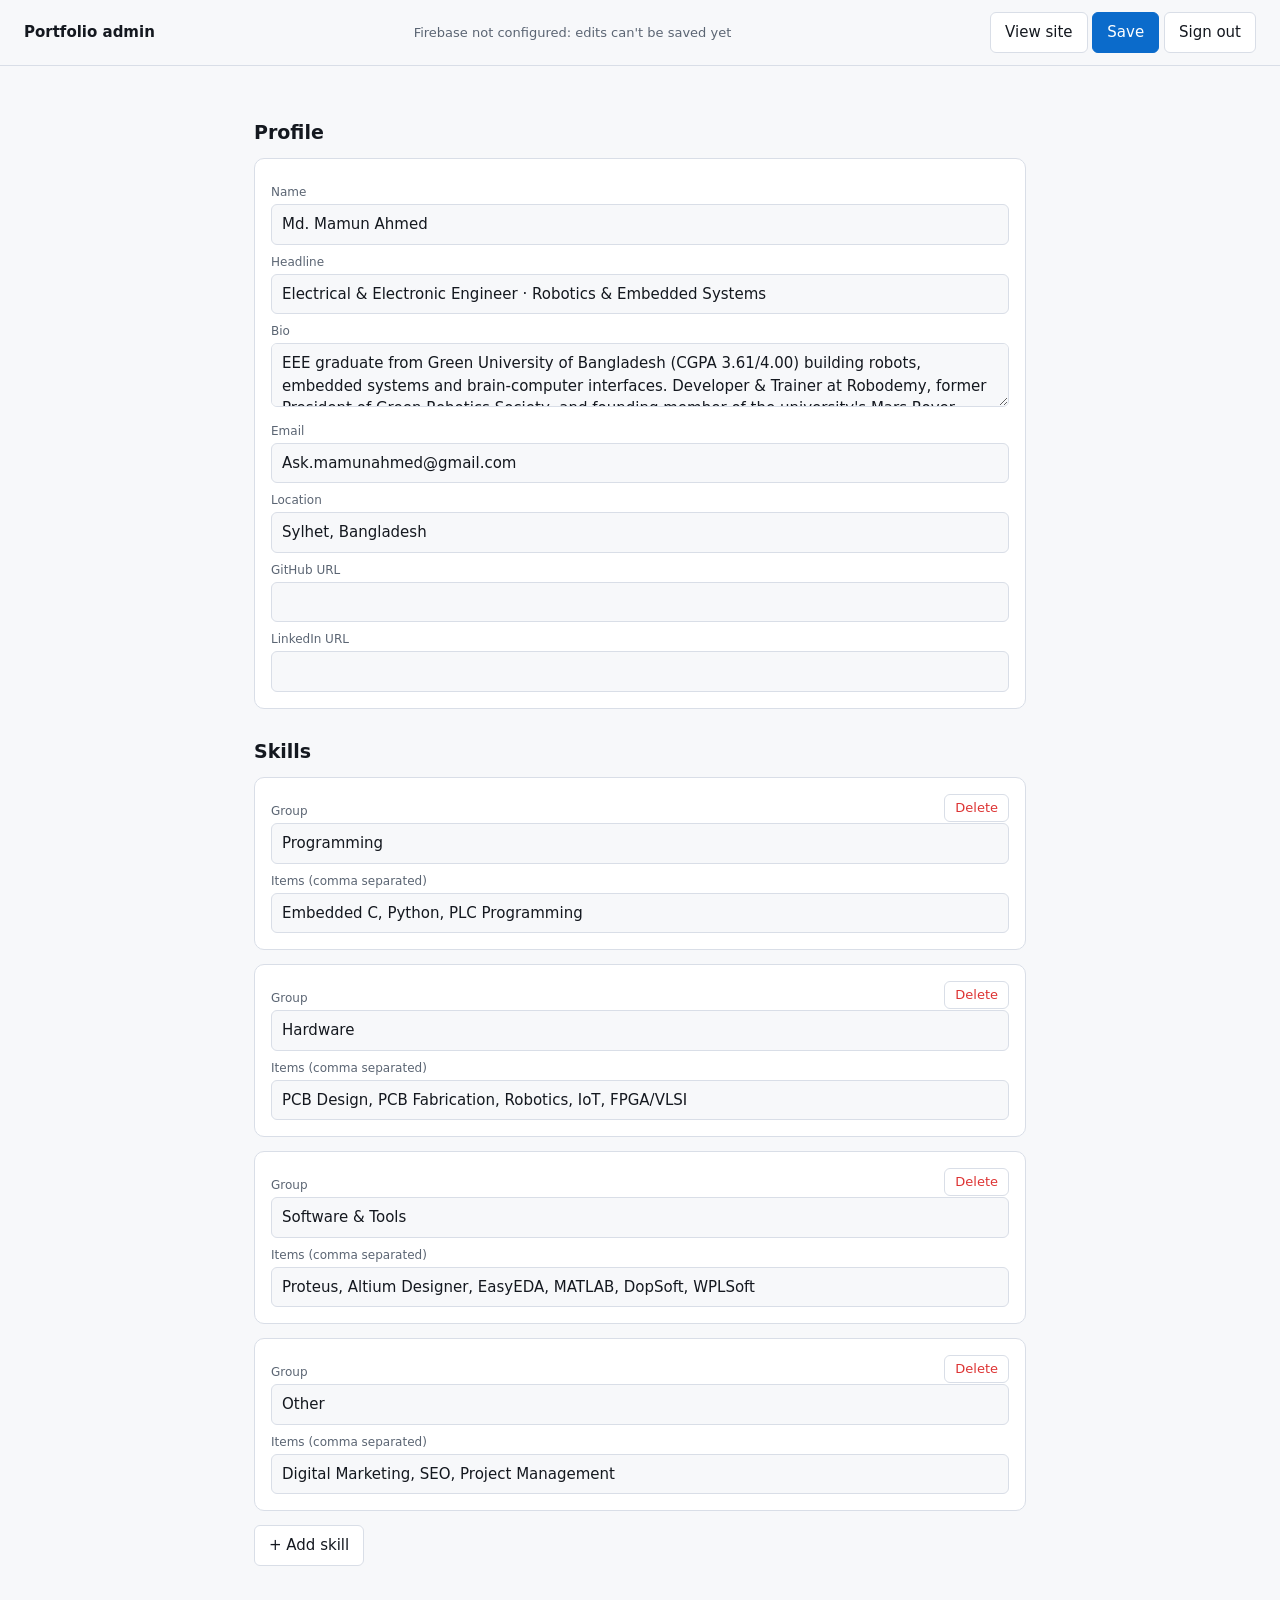
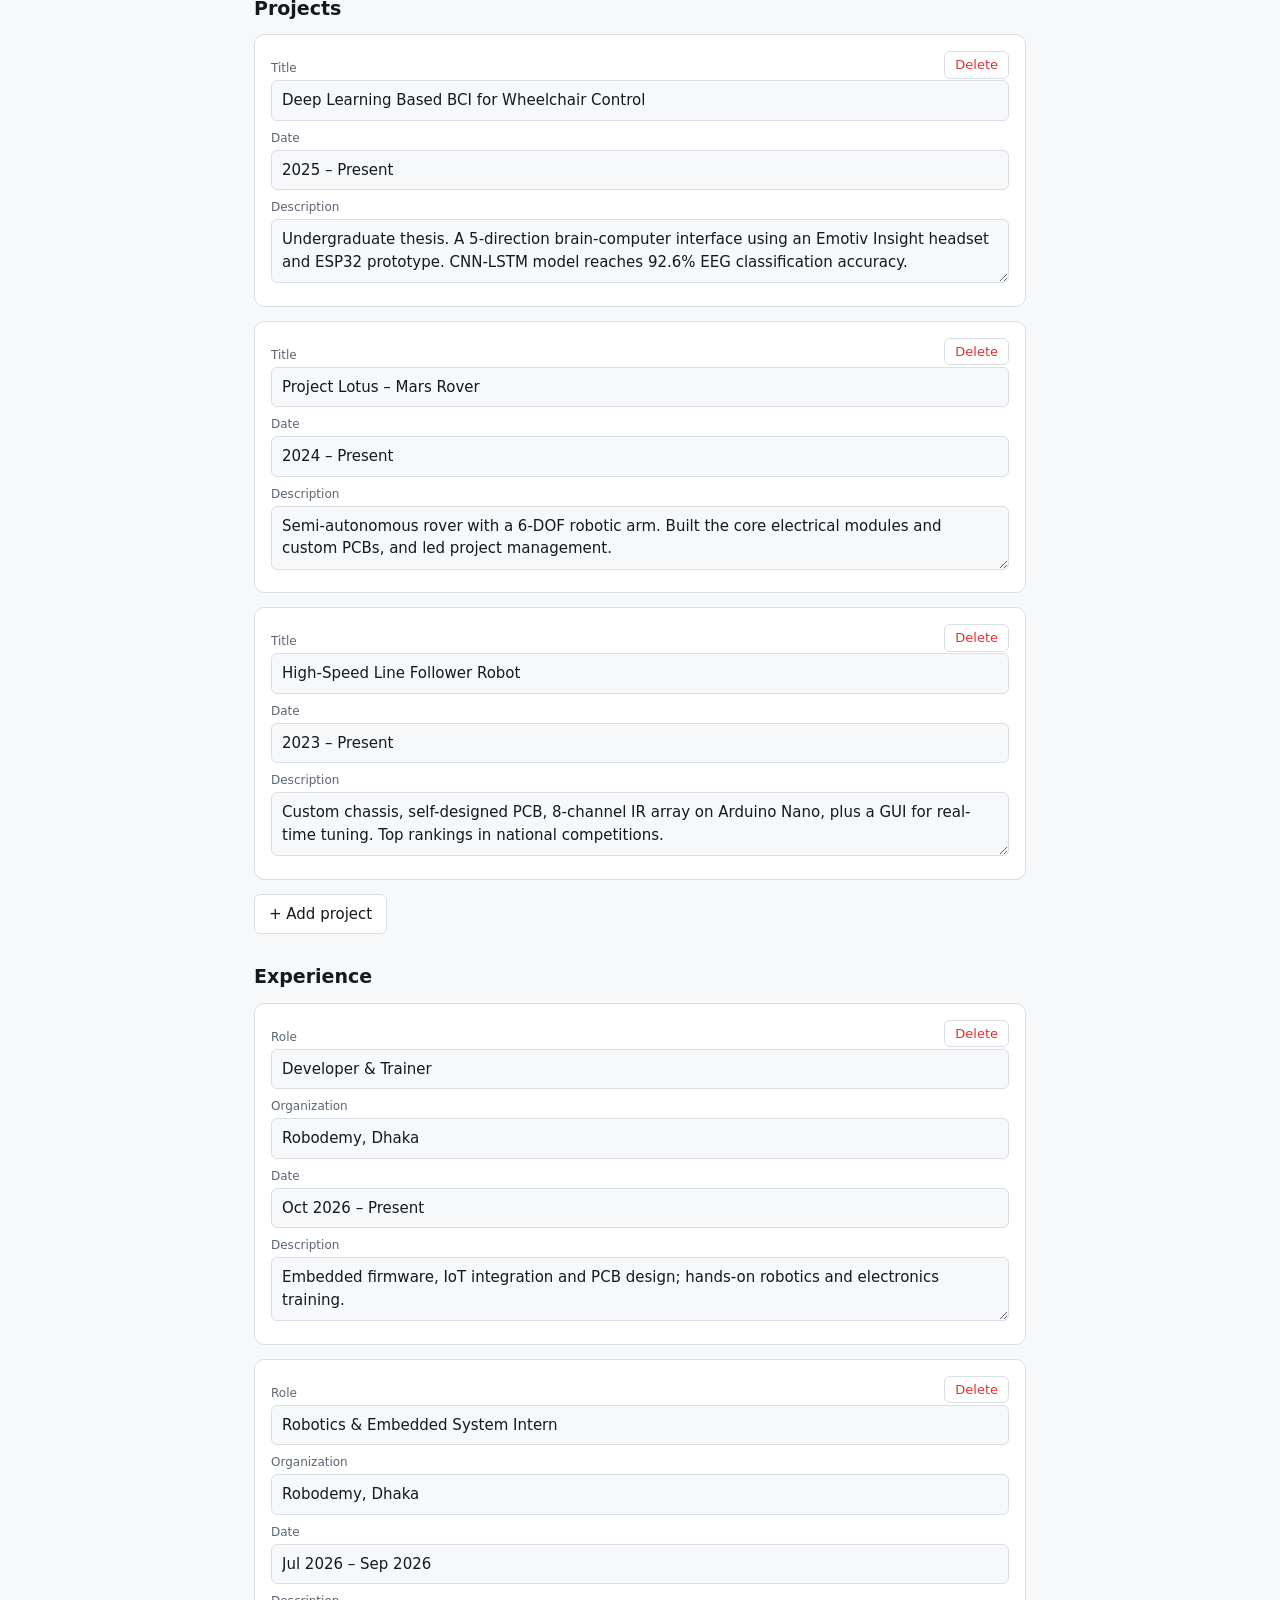
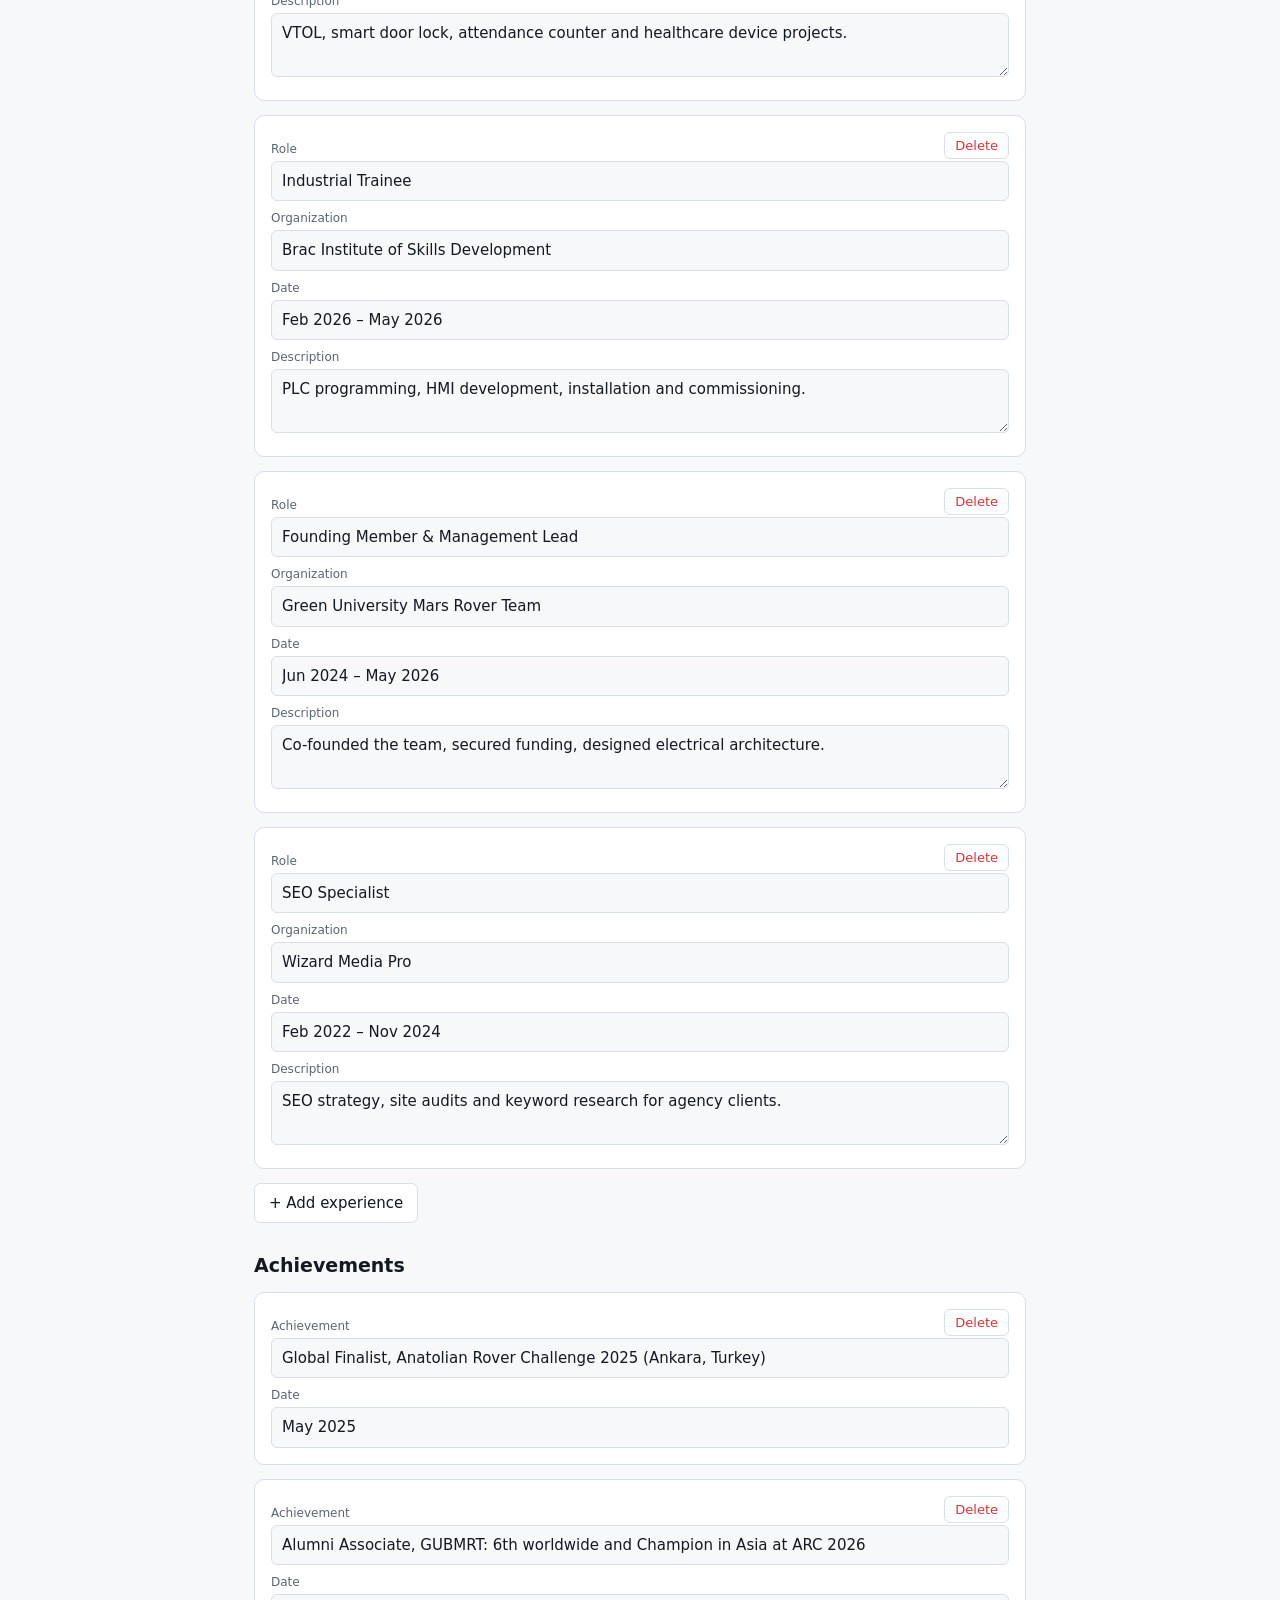
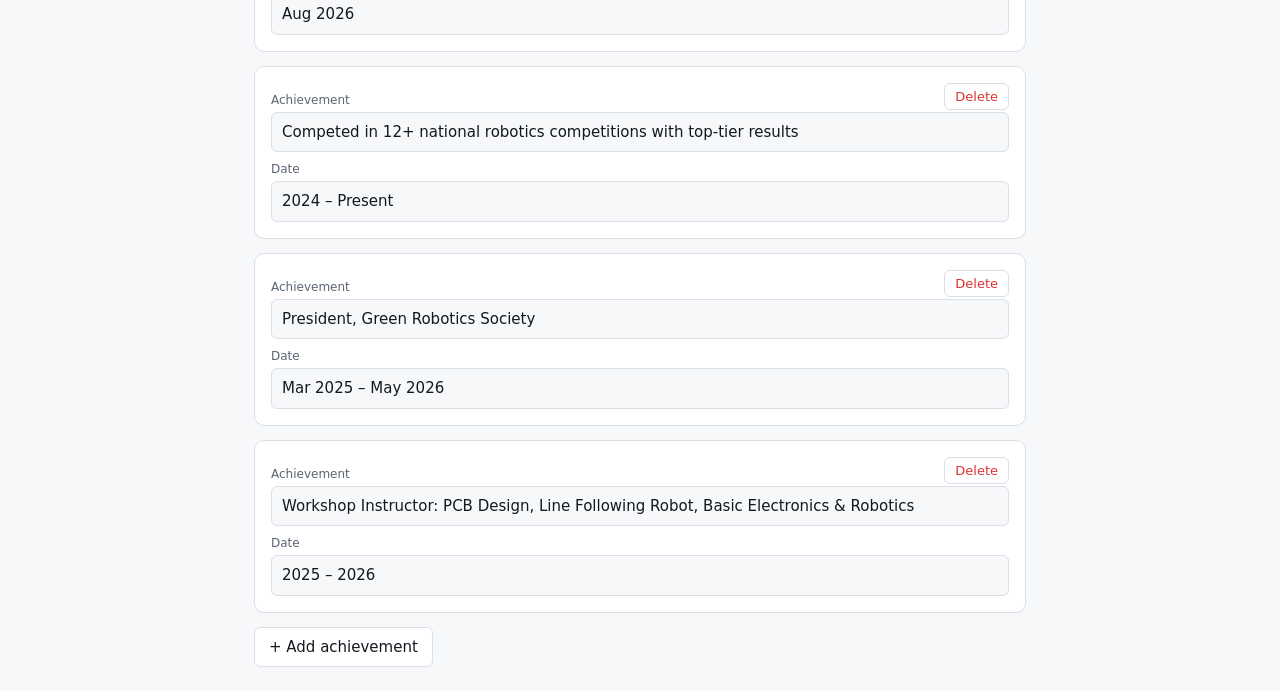
==== admin.html @ 0c6ac83f "first up" ====
<!DOCTYPE html>
<html lang="en">
<head>
<meta charset="utf-8">
<meta name="viewport" content="width=device-width, initial-scale=1">
<meta name="robots" content="noindex">
<title>Admin – Portfolio</title>
<style>
:root{--bg:#f7f8fa;--card:#fff;--tx:#14181f;--mu:#5b6573;--ac:#0b6bcb;--bd:#d9dee7}
@media(prefers-color-scheme:dark){:root{--bg:#0e1116;--card:#171b22;--tx:#e8ecf2;--mu:#98a2b3;--ac:#5aa9ff;--bd:#2a313c}}
*{box-sizing:border-box}
body{margin:0;background:var(--bg);color:var(--tx);font:15px/1.5 system-ui,sans-serif}
.w{max-width:820px;margin:0 auto;padding:24px}
.bar{position:sticky;top:0;background:var(--bg);border-bottom:1px solid var(--bd);padding:12px 24px;display:flex;justify-content:space-between;align-items:center;gap:10px;z-index:5}
.card{background:var(--card);border:1px solid var(--bd);border-radius:10px;padding:16px;margin-bottom:14px}
h2{margin:28px 0 12px;font-size:19px}
label{display:block;font-size:12px;color:var(--mu);margin:8px 0 3px}
input,textarea{width:100%;padding:8px 10px;border:1px solid var(--bd);border-radius:6px;background:var(--bg);color:var(--tx);font:inherit}
textarea{min-height:64px;resize:vertical}
button{padding:8px 14px;border-radius:6px;border:1px solid var(--bd);background:var(--card);color:var(--tx);cursor:pointer;font:inherit}
button.p{background:var(--ac);border-color:var(--ac);color:#fff}
button.x{color:#d33;float:right;padding:3px 10px;font-size:13px}
#msg{font-size:13px;color:var(--mu)}
#login{max-width:340px;margin:12vh auto}
.hide{display:none}
</style>
</head>
<body>
<div id="login" class="card hide">
  <h2 style="margin-top:0">Admin login</h2>
  <label>Email</label><input id="em" type="email">
  <label>Password</label><input id="pw" type="password">
  <p><button class="p" id="go">Sign in</button></p><div id="msg0" style="color:#d33;font-size:13px"></div>
</div>
<div id="ed" class="hide">
  <div class="bar"><b>Portfolio admin</b><span id="msg"></span>
    <span><button onclick="window.open('index.html')">View site</button> <button class="p" id="save">Save</button> <button id="out">Sign out</button></span></div>
  <div class="w" id="form"></div>
</div>
<script type="module">
import { defaults, load, ready, fb } from "./data.js";
const $ = id => document.getElementById(id);
const schema = {
  skills: ["Skills", { group: "Group", items: "Items (comma separated)" }],
  projects: ["Projects", { title: "Title", date: "Date", desc: ["Description"] }],
  experience: ["Experience", { role: "Role", org: "Organization", date: "Date", desc: ["Description"] }],
  achievements: ["Achievements", { text: "Achievement", date: "Date" }]
};
const pf = { name: "Name", title: "Headline", bio: ["Bio"], email: "Email", location: "Location", github: "GitHub URL", linkedin: "LinkedIn URL" };
let data, F;
const e = s => String(s ?? "").replace(/&/g, "&amp;").replace(/"/g, "&quot;").replace(/</g, "&lt;");
const field = (path, lab, v) => {
  const big = Array.isArray(lab); lab = big ? lab[0] : lab;
  return `<label>${lab}</label>` + (big ? `<textarea data-p="${path}">${e(v)}</textarea>` : `<input data-p="${path}" value="${e(v)}">`);
};
function render() {
  let h = `<h2>Profile</h2><div class="card">${Object.entries(pf).map(([k, l]) => field("profile." + k, l, data.profile[k])).join("")}</div>`;
  for (const [s, [title, fields]] of Object.entries(schema)) {
    h += `<h2>${title}</h2>`;
    data[s].forEach((it, i) => {
      h += `<div class="card"><button class="x" data-del="${s}.${i}">Delete</button>${Object.entries(fields).map(([k, l]) => field(`${s}.${i}.${k}`, l, it[k])).join("")}</div>`;
    });
    h += `<button data-add="${s}">+ Add ${title.replace(/s$/, "").toLowerCase()}</button>`;
  }
  $("form").innerHTML = h;
}
const sync = () => document.querySelectorAll("[data-p]").forEach(el => {
  const k = el.dataset.p.split("."); let o = data;
  while (k.length > 1) o = o[k.shift()];
  o[k[0]] = el.value;
});
$("form").addEventListener("click", ev => {
  const t = ev.target; sync();
  if (t.dataset.add) { data[t.dataset.add].push(Object.fromEntries(Object.keys(schema[t.dataset.add][1]).map(k => [k, ""]))); render(); }
  if (t.dataset.del) { const [s, i] = t.dataset.del.split("."); if (confirm("Delete this item?")) { data[s].splice(+i, 1); render(); } }
});
$("save").onclick = async () => {
  sync(); $("msg").textContent = "Saving…";
  try { await F.f.setDoc(F.f.doc(F.db, "portfolio", "main"), data); $("msg").textContent = "Saved ✓"; }
  catch (err) { $("msg").textContent = "Error: " + err.message; }
};
async function start() {
  data = structuredClone(await load()); $("login").classList.add("hide"); $("ed").classList.remove("hide"); render();
}
if (!ready) {
  $("ed").classList.remove("hide"); data = structuredClone(defaults); render();
  $("msg").textContent = "Firebase not configured: edits can't be saved yet";
  $("save").onclick = () => { sync(); navigator.clipboard.writeText(JSON.stringify(data, null, 2)); $("msg").textContent = "JSON copied (no backend yet)"; };
} else {
  F = await fb();
  F.u.onAuthStateChanged(F.auth, u => u ? start() : ($("ed").classList.add("hide"), $("login").classList.remove("hide")));
  $("go").onclick = () => F.u.signInWithEmailAndPassword(F.auth, $("em").value, $("pw").value).catch(() => $("msg0").textContent = "Wrong email or password.");
  $("out").onclick = () => F.u.signOut(F.auth);
}
</script>
</body>
</html>
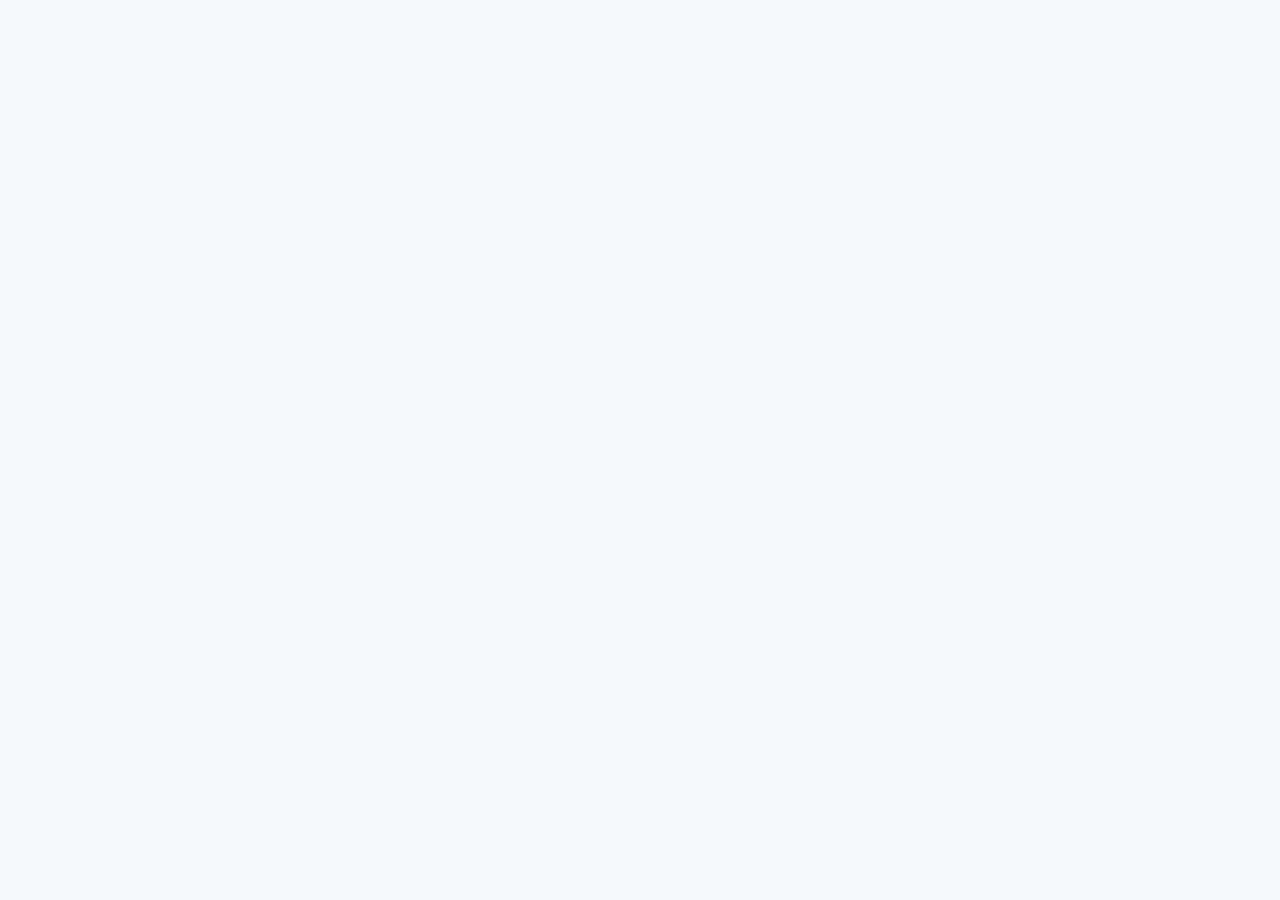
==== commit 7a7df4dd: "ui up" ====
--- a/admin.html
+++ b/admin.html
@@ -3,92 +3,115 @@
 <head>
 <meta charset="utf-8">
 <meta name="viewport" content="width=device-width, initial-scale=1">
-<meta name="robots" content="noindex">
-<title>Admin – Portfolio</title>
+<meta name="robots" content="noindex,nofollow">
+<title>Admin</title>
 <style>
-:root{--bg:#f7f8fa;--card:#fff;--tx:#14181f;--mu:#5b6573;--ac:#0b6bcb;--bd:#d9dee7}
+:root{--bg:#f7f8fa;--card:#fff;--tx:#14181f;--mu:#5b6573;--ac:#2563eb;--bd:#d9dee7}
 @media(prefers-color-scheme:dark){:root{--bg:#0e1116;--card:#171b22;--tx:#e8ecf2;--mu:#98a2b3;--ac:#5aa9ff;--bd:#2a313c}}
 *{box-sizing:border-box}
 body{margin:0;background:var(--bg);color:var(--tx);font:15px/1.5 system-ui,sans-serif}
 .w{max-width:820px;margin:0 auto;padding:24px}
-.bar{position:sticky;top:0;background:var(--bg);border-bottom:1px solid var(--bd);padding:12px 24px;display:flex;justify-content:space-between;align-items:center;gap:10px;z-index:5}
+.bar{position:sticky;top:0;background:var(--bg);border-bottom:1px solid var(--bd);padding:12px 24px;display:flex;justify-content:space-between;align-items:center;gap:10px;flex-wrap:wrap;z-index:5}
 .card{background:var(--card);border:1px solid var(--bd);border-radius:10px;padding:16px;margin-bottom:14px}
 h2{margin:28px 0 12px;font-size:19px}
 label{display:block;font-size:12px;color:var(--mu);margin:8px 0 3px}
 input,textarea{width:100%;padding:8px 10px;border:1px solid var(--bd);border-radius:6px;background:var(--bg);color:var(--tx);font:inherit}
-textarea{min-height:64px;resize:vertical}
+textarea{min-height:76px;resize:vertical}
 button{padding:8px 14px;border-radius:6px;border:1px solid var(--bd);background:var(--card);color:var(--tx);cursor:pointer;font:inherit}
 button.p{background:var(--ac);border-color:var(--ac);color:#fff}
 button.x{color:#d33;float:right;padding:3px 10px;font-size:13px}
 #msg{font-size:13px;color:var(--mu)}
 #login{max-width:340px;margin:12vh auto}
 .hide{display:none}
+.im{display:flex;gap:12px;align-items:center}
+.im img,.im .ph{width:90px;height:60px;border-radius:6px;object-fit:cover;background:var(--bd);flex:none}
+.im>div{flex:1;display:grid;gap:6px}
+.hint{font-size:12px;color:var(--mu);margin:0 0 12px}
 </style>
 </head>
 <body>
 <div id="login" class="card hide">
   <h2 style="margin-top:0">Admin login</h2>
-  <label>Email</label><input id="em" type="email">
-  <label>Password</label><input id="pw" type="password">
+  <label>Email</label><input id="em" type="email" autocomplete="username">
+  <label>Password</label><input id="pw" type="password" autocomplete="current-password">
   <p><button class="p" id="go">Sign in</button></p><div id="msg0" style="color:#d33;font-size:13px"></div>
 </div>
 <div id="ed" class="hide">
   <div class="bar"><b>Portfolio admin</b><span id="msg"></span>
     <span><button onclick="window.open('index.html')">View site</button> <button class="p" id="save">Save</button> <button id="out">Sign out</button></span></div>
-  <div class="w" id="form"></div>
+  <div class="w"><p class="hint">Images you upload are shrunk automatically and saved inside your database (limit about 1 MB in total, shown at the top). For many or large images, put them in an <b>images</b> folder in your GitHub repository and paste the path, for example <b>images/rover.jpg</b>.</p><div id="form"></div></div>
 </div>
 <script type="module">
 import { defaults, load, ready, fb } from "./data.js";
 const $ = id => document.getElementById(id);
+const IMG = (l, w) => [l, "img", w];
 const schema = {
+  stats: ["Highlight numbers", { value: "Number (e.g. 12+)", label: "Label" }],
   skills: ["Skills", { group: "Group", items: "Items (comma separated)" }],
-  projects: ["Projects", { title: "Title", date: "Date", desc: ["Description"] }],
-  experience: ["Experience", { role: "Role", org: "Organization", date: "Date", desc: ["Description"] }],
+  projects: ["Projects", { title: "Title", date: "Date", desc: ["Description", "area"], image: IMG("Project image", 800), tags: "Tags (comma separated)", link: "Project link (GitHub, demo, video…)" }],
+  experience: ["Experience", { role: "Role", org: "Organization", date: "Date", desc: ["Description", "area"] }],
   achievements: ["Achievements", { text: "Achievement", date: "Date" }]
 };
-const pf = { name: "Name", title: "Headline", bio: ["Bio"], email: "Email", location: "Location", github: "GitHub URL", linkedin: "LinkedIn URL" };
+const pf = { name: "Name", title: "Headline", bio: ["Bio", "area"], photo: IMG("Your photo (square works best)", 480), email: "Email", location: "Location", cv: "CV link (PDF URL or file path)", github: "GitHub URL", linkedin: "LinkedIn URL", facebook: "Facebook URL", instagram: "Instagram URL", youtube: "YouTube URL", x: "X (Twitter) URL" };
+const SEED = [{ value: "12+", label: "National competitions" }, { value: "92.6%", label: "BCI model accuracy" }, { value: "7+", label: "Teams mentored" }, { value: "6th", label: "World rank, ARC 2026" }];
 let data, F;
 const e = s => String(s ?? "").replace(/&/g, "&amp;").replace(/"/g, "&quot;").replace(/</g, "&lt;");
-const field = (path, lab, v) => {
-  const big = Array.isArray(lab); lab = big ? lab[0] : lab;
-  return `<label>${lab}</label>` + (big ? `<textarea data-p="${path}">${e(v)}</textarea>` : `<input data-p="${path}" value="${e(v)}">`);
+const get = p => p.split(".").reduce((o, k) => o?.[k], data);
+const set = (p, v) => { const k = p.split("."); let o = data; while (k.length > 1) o = o[k.shift()]; o[k[0]] = v; };
+const field = (path, spec, v) => {
+  if (!Array.isArray(spec)) spec = [spec, "text"];
+  const [l, t, w] = spec; v = v ?? "";
+  if (t === "area") return `<label>${l}</label><textarea data-p="${path}">${e(v)}</textarea>`;
+  if (t === "img") return `<label>${l}</label><div class="im">${v ? `<img src="${e(v)}">` : `<div class="ph"></div>`}<div>${v.startsWith("data:") ? `<small>Uploaded image ✓</small>` : `<input data-p="${path}" value="${e(v)}" placeholder="Paste image URL, or upload below">`}<input type="file" accept="image/*" data-f="${path}" data-w="${w}">${v ? `<button data-rm="${path}">Remove image</button>` : ""}</div></div>`;
+  return `<label>${l}</label><input data-p="${path}" value="${e(v)}">`;
 };
 function render() {
-  let h = `<h2>Profile</h2><div class="card">${Object.entries(pf).map(([k, l]) => field("profile." + k, l, data.profile[k])).join("")}</div>`;
+  let h = `<h2>Profile & social links</h2><div class="card">${Object.entries(pf).map(([k, l]) => field("profile." + k, l, data.profile[k])).join("")}</div>`;
   for (const [s, [title, fields]] of Object.entries(schema)) {
     h += `<h2>${title}</h2>`;
-    data[s].forEach((it, i) => {
-      h += `<div class="card"><button class="x" data-del="${s}.${i}">Delete</button>${Object.entries(fields).map(([k, l]) => field(`${s}.${i}.${k}`, l, it[k])).join("")}</div>`;
-    });
+    data[s].forEach((it, i) => { h += `<div class="card"><button class="x" data-del="${s}.${i}">Delete</button>${Object.entries(fields).map(([k, l]) => field(`${s}.${i}.${k}`, l, it[k])).join("")}</div>`; });
     h += `<button data-add="${s}">+ Add ${title.replace(/s$/, "").toLowerCase()}</button>`;
   }
-  $("form").innerHTML = h;
+  $("form").innerHTML = h; size();
 }
-const sync = () => document.querySelectorAll("[data-p]").forEach(el => {
-  const k = el.dataset.p.split("."); let o = data;
-  while (k.length > 1) o = o[k.shift()];
-  o[k[0]] = el.value;
-});
+const size = () => { const kb = Math.round(JSON.stringify(data).length / 1024); $("msg").textContent = `Size: ${kb} KB / ~1000 KB` + (kb > 900 ? " ⚠ too big, use image URLs" : ""); };
+const sync = () => document.querySelectorAll("[data-p]").forEach(el => set(el.dataset.p, el.value));
+function shrink(file, w) {
+  return new Promise((res, rej) => {
+    const img = new Image(), url = URL.createObjectURL(file);
+    img.onload = () => { const r = Math.min(1, w / img.width), c = document.createElement("canvas"); c.width = img.width * r; c.height = img.height * r; c.getContext("2d").drawImage(img, 0, 0, c.width, c.height); URL.revokeObjectURL(url); res(c.toDataURL("image/jpeg", .72)); };
+    img.onerror = rej; img.src = url;
+  });
+}
 $("form").addEventListener("click", ev => {
   const t = ev.target; sync();
   if (t.dataset.add) { data[t.dataset.add].push(Object.fromEntries(Object.keys(schema[t.dataset.add][1]).map(k => [k, ""]))); render(); }
-  if (t.dataset.del) { const [s, i] = t.dataset.del.split("."); if (confirm("Delete this item?")) { data[s].splice(+i, 1); render(); } }
+  if (t.dataset.rm) { set(t.dataset.rm, ""); render(); }
+  if (t.dataset.del && confirm("Delete this item?")) { const [s, i] = t.dataset.del.split("."); data[s].splice(+i, 1); render(); }
+});
+$("form").addEventListener("change", async ev => {
+  const t = ev.target; if (!t.dataset.f || !t.files[0]) return;
+  sync(); try { set(t.dataset.f, await shrink(t.files[0], +t.dataset.w)); render(); } catch { $("msg").textContent = "Could not read that image."; }
 });
 $("save").onclick = async () => {
   sync(); $("msg").textContent = "Saving…";
   try { await F.f.setDoc(F.f.doc(F.db, "portfolio", "main"), data); $("msg").textContent = "Saved ✓"; }
   catch (err) { $("msg").textContent = "Error: " + err.message; }
 };
-async function start() {
-  data = structuredClone(await load()); $("login").classList.add("hide"); $("ed").classList.remove("hide"); render();
+function prep(d) {
+  data = structuredClone(d); data.profile ||= {};
+  data.stats ||= structuredClone(SEED);
+  for (const s of Object.keys(schema)) data[s] ||= [];
 }
 if (!ready) {
-  $("ed").classList.remove("hide"); data = structuredClone(defaults); render();
-  $("msg").textContent = "Firebase not configured: edits can't be saved yet";
-  $("save").onclick = () => { sync(); navigator.clipboard.writeText(JSON.stringify(data, null, 2)); $("msg").textContent = "JSON copied (no backend yet)"; };
+  $("ed").classList.remove("hide"); prep(defaults); render();
+  $("msg").textContent = "Firebase not configured: edits can't be saved";
 } else {
   F = await fb();
-  F.u.onAuthStateChanged(F.auth, u => u ? start() : ($("ed").classList.add("hide"), $("login").classList.remove("hide")));
+  F.u.onAuthStateChanged(F.auth, async u => {
+    if (u) { prep(await load()); $("login").classList.add("hide"); $("ed").classList.remove("hide"); render(); }
+    else { $("ed").classList.add("hide"); $("login").classList.remove("hide"); }
+  });
   $("go").onclick = () => F.u.signInWithEmailAndPassword(F.auth, $("em").value, $("pw").value).catch(() => $("msg0").textContent = "Wrong email or password.");
   $("out").onclick = () => F.u.signOut(F.auth);
 }
